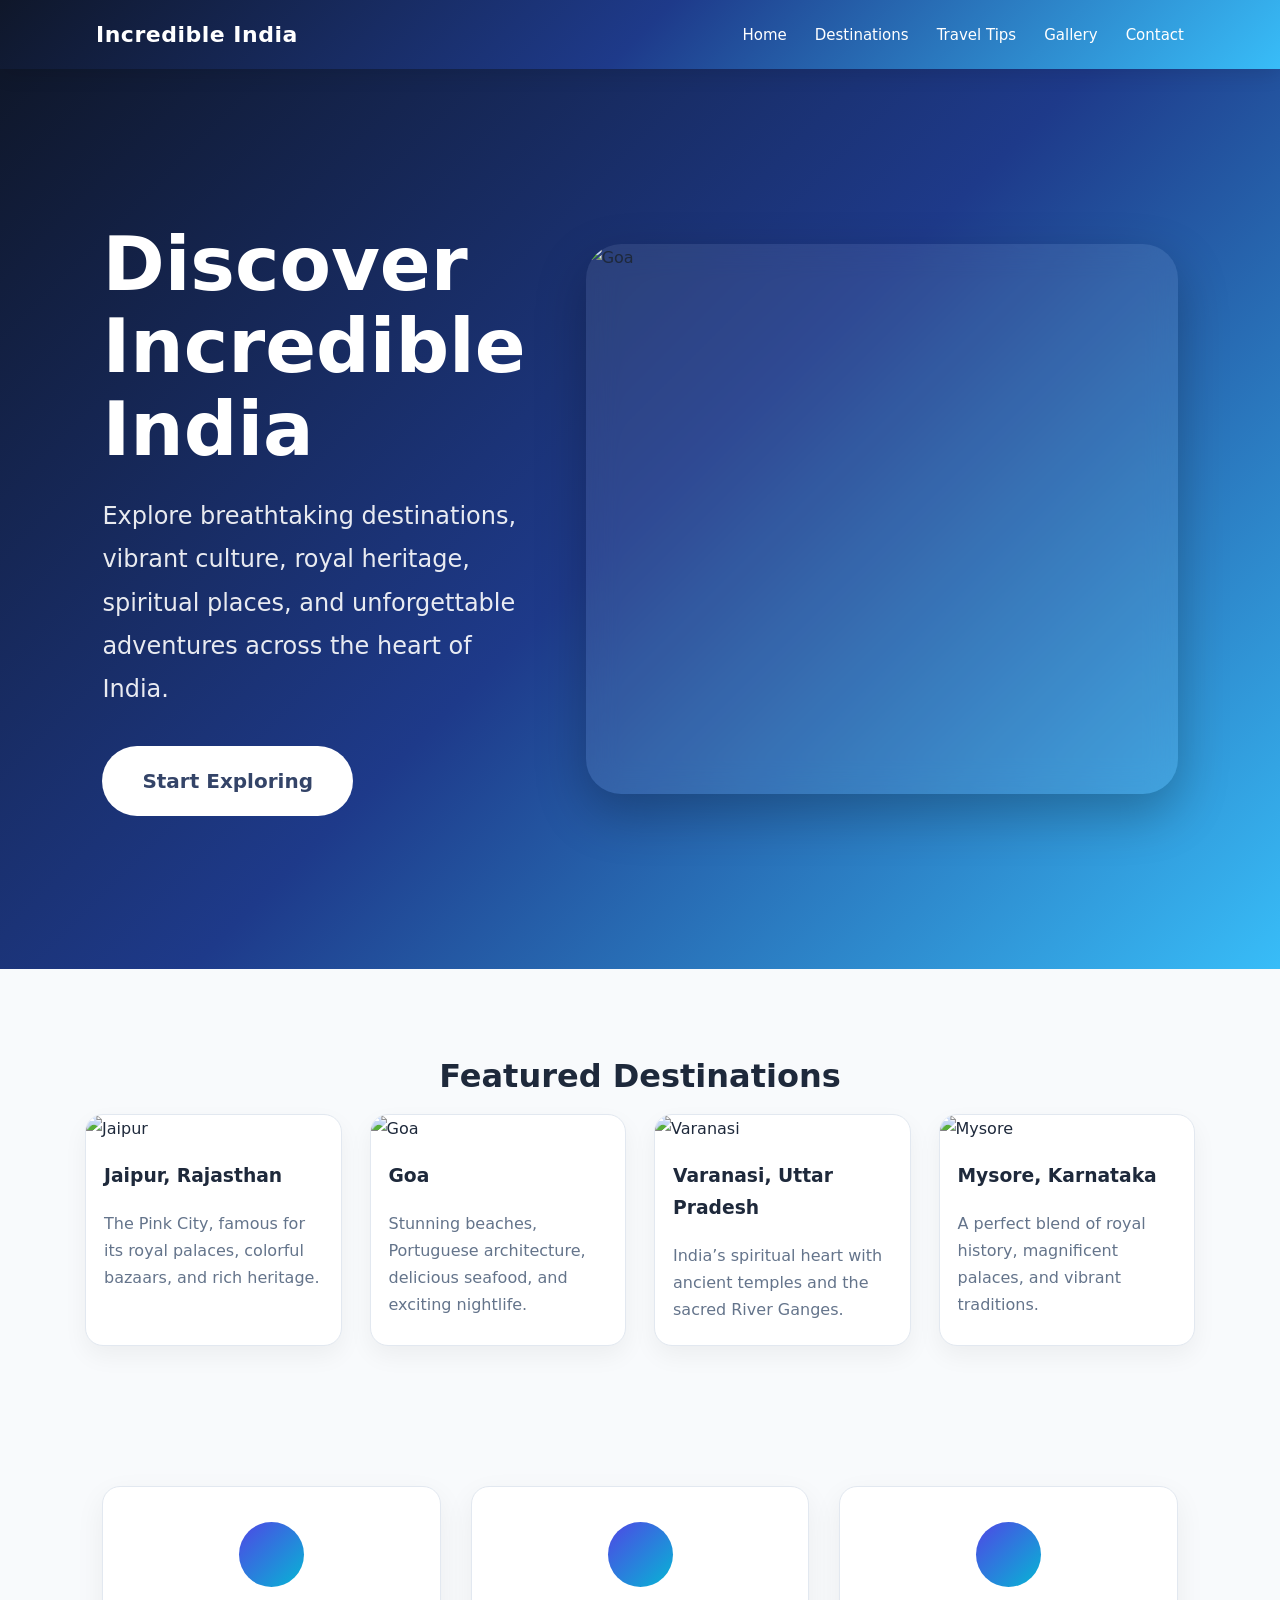
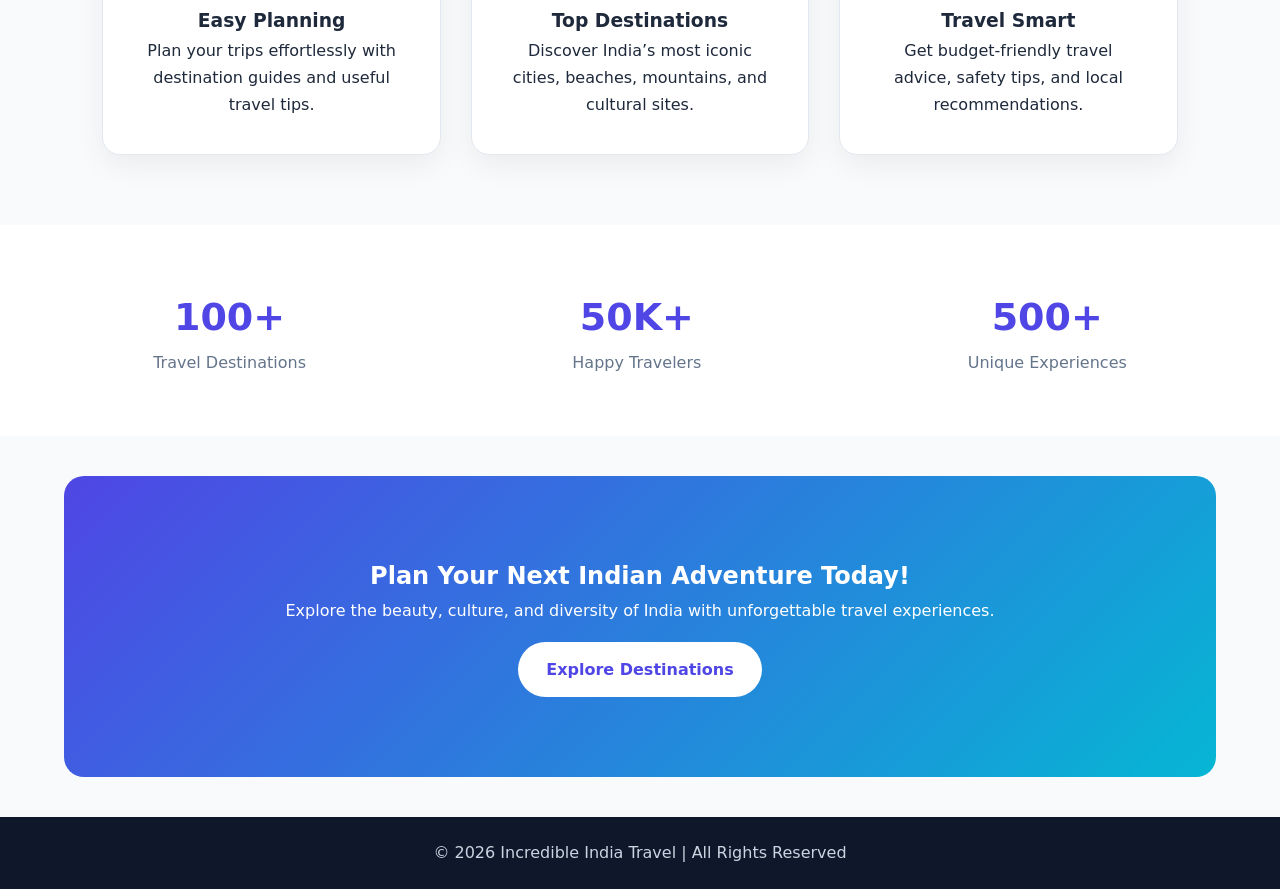
==== index.html @ d0a793de "index.html" ====
<!DOCTYPE html>
<html lang="en">
<head>
    <meta charset="UTF-8">
    <meta name="viewport" content="width=device-width, initial-scale=1.0">
    <title>Incredible India Travel</title>
    <link rel="stylesheet" href="style.css">
</head>
<body>

    <!-- NAVBAR -->
    <nav>
        <div class="nav-container">

            <h2 class="logo">Incredible India</h2>

            <ul>
                <li><a href="index.html">Home</a></li>
                <li><a href="destinations.html">Destinations</a></li>
                <li><a href="travel-tips.html">Travel Tips</a></li>
                <li><a href="gallery.html">Gallery</a></li>
                <li><a href="contact.html">Contact</a></li>
            </ul>

        </div>
    </nav>

    <!-- HERO SECTION -->
    <header class="hero">

        <div class="hero-content">
            <h1>Discover Incredible India</h1>

            <p>
                Explore breathtaking destinations, vibrant culture,
                royal heritage, spiritual places, and unforgettable adventures
                across the heart of India.
            </p>

            <a href="destinations.html" class="hero-btn">
                Start Exploring
            </a>
        </div>

        <!-- REPLACE hero-image DIV WITH THIS -->

<div class="hero-slider">

    <div class="slides">

        <img src="image/resized_slideshow_image.png" alt="Goa">

        <img src="https://s3.india.com/wp-content/uploads/2024/12/Lesser-Known-Places-In-Jaipur.jpg" alt="Jaipur">

        <img src="https://media.worldnomads.com/Explore/india/kerala-backwaters-canoe-istock.jpg" alt="Kerala">

        <img src="https://travelthruhistory.com/wp-content/uploads/2024/07/mountain-lake-Ladakh-pexels.jpg" alt="Leh Ladakh">

    </div>

</div>
    </header>

    <!-- FEATURED DESTINATIONS -->
    <section class="container">

        <h2>Featured Destinations</h2>

        <div class="grid">

            <!-- JAIPUR -->
            <div class="card">
                <img src="https://experiencemyindia.com/wp-content/uploads/2024/09/jaipur.jpg" alt="Jaipur">

                <h3>Jaipur, Rajasthan</h3>

                <p>
                    The Pink City, famous for its royal palaces,
                    colorful bazaars, and rich heritage.
                </p>
            </div>

            <!-- GOA -->
            <div class="card">
                <img src="https://www.agoda.com/wp-content/uploads/2023/02/Best-time-to-visit-Goa-things-to-do-in-goa.jpg" alt="Goa">

                <h3>Goa</h3>

                <p>
                    Stunning beaches, Portuguese architecture,
                    delicious seafood, and exciting nightlife.
                </p>
            </div>

            <!-- VARANASI -->
            <div class="card">
                <img src="https://s7ap1.scene7.com/is/image/incredibleindia/ganga-river-crafts-hero?qlt=82&ts=1726674314518" alt="Varanasi">

                <h3>Varanasi, Uttar Pradesh</h3>

                <p>
                    India’s spiritual heart with ancient temples
                    and the sacred River Ganges.
                </p>
            </div>

            <!-- MYSORE -->
            <div class="card">
                <img src="https://content.r9cdn.net/rimg/dimg/43/2c/fe92dfc3-lm-48454-167a97bd72f.jpg?width=1366&height=768&xhint=1488&yhint=1244&crop=true" alt="Mysore">

                <h3>Mysore, Karnataka</h3>

                <p>
                    A perfect blend of royal history,
                    magnificent palaces, and vibrant traditions.
                </p>
            </div>

        </div>

    </section>

    <!-- FEATURES -->
    <section class="features">

        <div class="feature">
            <div class="feature-icon"></div>
            <h3>Easy Planning</h3>
            <p>
                Plan your trips effortlessly with destination guides
                and useful travel tips.
            </p>
        </div>

        <div class="feature">
            <div class="feature-icon"></div>
            <h3>Top Destinations</h3>
            <p>
                Discover India’s most iconic cities, beaches,
                mountains, and cultural sites.
            </p>
        </div>

        <div class="feature">
            <div class="feature-icon"></div>
            <h3>Travel Smart</h3>
            <p>
                Get budget-friendly travel advice, safety tips,
                and local recommendations.
            </p>
        </div>

    </section>

    <!-- STATS SECTION -->
    <section class="stats">

        <div class="stat">
            <h2>100+</h2>
            <p>Travel Destinations</p>
        </div>

        <div class="stat">
            <h2>50K+</h2>
            <p>Happy Travelers</p>
        </div>

        <div class="stat">
            <h2>500+</h2>
            <p>Unique Experiences</p>
        </div>

    </section>

    

    

    <!-- CTA SECTION -->
    <section class="cta">

        <h2>Plan Your Next Indian Adventure Today!</h2>

        <p>
            Explore the beauty, culture, and diversity of India
            with unforgettable travel experiences.
        </p>

        <a href="destinations.html" class="cta-btn">
            Explore Destinations
        </a>

    </section>

    <!-- FOOTER -->
    <footer>

        <p>
            © 2026 Incredible India Travel | All Rights Reserved
        </p>

    </footer>

</body>
</html>
---- style.css ----
/* =====================
   COLOR SYSTEM
===================== */
:root {
    --primary: #4F46E5;
    --secondary: #06B6D4;
    --dark: #0F172A;
    --light: #F8FAFC;
    --white: #FFFFFF;
    --text-main: #1E293B;
    --text-light: #64748B;
    --border: #E2E8F0;
}

/* =====================
   RESET
===================== */
* {
    margin: 0;
    padding: 0;
    box-sizing: border-box;
}

/* =====================
   BODY
===================== */
body {
    font-family: system-ui, -apple-system, "Segoe UI", Arial, sans-serif;
    background: var(--light);
    color: var(--text-main);
    line-height: 1.7;
}

/* =====================
   NAVBAR
===================== */
nav {
    position: sticky;
    top: 0;
    z-index: 1000;

    padding: 16px 0;

   background: linear-gradient(
    135deg,
    #0F172A,
    #1E3A8A,
    #38BDF8
);
    backdrop-filter: blur(10px);

    box-shadow: 0 4px 20px rgba(0,0,0,0.12);
}

.nav-container {
    width: 85%;
    margin: auto;

    display: flex;
    justify-content: space-between;
    align-items: center;
}

.logo {
    font-size: 22px;
    font-weight: 800;
    color: white;
    letter-spacing: 0.5px;
}

nav ul {
    display: flex;
    list-style: none;
}

nav ul li {
    margin-left: 28px;
}

nav ul li a {
    text-decoration: none;
    color: white;
    font-weight: 500;
    font-size: 15px;
    position: relative;
    transition: 0.3s;
}

nav ul li a:hover {
    opacity: 0.85;
}

/* underline */
nav ul li a::after {
    content: "";
    position: absolute;

    width: 0%;
    height: 2px;

    left: 0;
    bottom: -5px;

    background: white;

    transition: 0.3s;
}

nav ul li a:hover::after {
    width: 100%;
}

/* =====================
   HERO SECTION
===================== */
.hero{
    width: 100%;
    min-height: 100vh;
    padding: 120px 8%;
    display: flex;
    justify-content: space-between;
    align-items: center;
    gap: 60px;
    background: linear-gradient(
    135deg,
    #0F172A,
    #1E3A8A,
    #38BDF8
);
}

/* LEFT CONTENT */

.hero-content{
    width: 40%;
    color: white;
    z-index: 2;
}

.hero-content h1{
    font-size: 75px;
    line-height: 1.1;
    margin-bottom: 25px;
    font-weight: 800;
}

.hero-content p{
    font-size: 24px;
    line-height: 1.8;
    margin-bottom: 35px;
    color: rgba(255,255,255,0.9);
}

.hero-content button,
.hero-btn {
    display: inline-block;
    padding: 18px 40px;
    border: none;
    border-radius: 50px;
    font-size: 20px;
    font-weight: bold;
    cursor: pointer;
    background: white;
    color: #344468;
    text-decoration: none;
    transition: 0.4s;
}

.hero-content button:hover,
.hero-btn:hover {
   background: linear-gradient(
    135deg,
    #0EA5E9,
    #2563EB,
    #1D4ED8
);
    transform: translateY(-5px);
}

/* SLIDESHOW */

.hero-slider{
    width: 58%;
    height: 550px;
    overflow: hidden;
    position: relative;
    border-radius: 35px;

    background: rgba(255,255,255,0.08);
    backdrop-filter: blur(15px);
    box-shadow: 0 20px 50px rgba(0,0,0,0.25);
}

/* Slides container */

.slides{
    display: flex;
    width: 400%;
    height: 100%;

    animation: slideshow 16s infinite ease-in-out;
}

/* Images */

.slides img{
    width: 25%;
    height: 100%;
    object-fit: cover;
    flex-shrink: 0;
}

/* Slideshow Animation */

@keyframes slideshow{

    0%{
        transform: translateX(0);
    }

    20%{
        transform: translateX(0);
    }

    25%{
        transform: translateX(-25%);
    }

    45%{
        transform: translateX(-25%);
    }

    50%{
        transform: translateX(-50%);
    }

    70%{
        transform: translateX(-50%);
    }

    75%{
        transform: translateX(-75%);
    }

    95%{
        transform: translateX(-75%);
    }

    100%{
        transform: translateX(0);
    }
}

/* RESPONSIVE */

@media(max-width: 992px){

    .hero{
        flex-direction: column;
        text-align: center;
        padding-top: 150px;
    }

    .hero-content{
        width: 100%;
    }

    .hero-slider{
        width: 100%;
        height: 400px;
    }

    .hero-content h1{
        font-size: 55px;
    }

    .hero-content p{
        font-size: 20px;
    }
}

@media(max-width: 600px){

    .hero-content h1{
        font-size: 42px;
    }

    .hero-content p{
        font-size: 18px;
    }

    .hero-slider{
        height: 280px;
    }
}

/* =====================
   PAGE HERO
===================== */
.page-hero {
    text-align: center;

    padding: 90px 20px;

      background: linear-gradient(
    135deg,
    #0F172A,
    #1E3A8A,
    #38BDF8
);
    color: white;
}

.page-hero h1 {
    font-size: 48px;
    margin-bottom: 15px;
}

.page-hero p {
    max-width: 700px;
    margin: auto;
    opacity: 0.95;
}

/* =====================
   STATS
===================== */
.stats {
    display: flex;
    justify-content: space-around;

    padding: 60px 20px;

    background: white;

    text-align: center;
}

.stat h2 {
    font-size: 38px;
    color: var(--primary);
}

.stat p {
    color: var(--text-light);
}

/* =====================
   FEATURES
===================== */
.features {
    display: grid;

    grid-template-columns: repeat(auto-fit, minmax(250px, 1fr));

    gap: 30px;

    padding: 70px 8%;
}

.feature {
    background: white;

    padding: 35px;

    border-radius: 18px;

    text-align: center;

    border: 1px solid var(--border);

    box-shadow: 0 10px 30px rgba(0,0,0,0.06);

    transition: 0.3s;
}

.feature:hover {
    transform: translateY(-8px);
}

.feature-icon {
    width: 65px;
    height: 65px;

    margin: auto;
    margin-bottom: 18px;

    border-radius: 50%;

    background: linear-gradient(
        135deg,
        var(--primary),
        var(--secondary)
    );
}

/* =====================
   CONTAINER
===================== */
.container {
    max-width: 1150px;
    margin: auto;

    padding: 70px 20px;
}
.container h2{
    text-align: center;
    margin: 10px;
    font-size: xx-large;
}

/* =====================
   GRID
===================== */
.grid {
    display: grid;

    grid-template-columns: repeat(auto-fit, minmax(250px, 1fr));

    gap: 28px;
}

/* =====================
   CARDS
===================== */
.card {
    background: white;

    border-radius: 18px;

    overflow: hidden;

    border: 1px solid var(--border);

    box-shadow: 0 10px 25px rgba(0,0,0,0.05);

    transition: 0.3s;
}

.card:hover {
    transform: translateY(-8px);
}

.card img {
    width: 100%;
    height: 220px;

    object-fit: cover;
}

.card h3 {
    margin: 18px;
}

.card p {
    margin: 0 18px 22px;
    color: var(--text-light);
}

/* =====================
   DESTINATION CARDS
===================== */
.destination-card {
    display: flex;

    gap: 30px;

    background: white;

    border-radius: 18px;

    overflow: hidden;

    margin-bottom: 40px;

    box-shadow: 0 10px 30px rgba(0,0,0,0.08);
}

.destination-card img {
    width: 320px;
    object-fit: cover;
}

.destination-content {
    padding: 30px;
}

.destination-content h2 {
    margin-bottom: 15px;
    color: #4338ca;
}

.destination-info {
    margin-top: 18px;
}

.destination-info p {
    margin-bottom: 10px;
}

/* =====================
   TRAVEL TIPS
===================== */
.tips-grid {
    display: grid;

    grid-template-columns: repeat(auto-fit, minmax(250px, 1fr));

    gap: 30px;

    padding: 70px 8%;
}

.tip-box {
    background: white;

    padding: 30px;

    border-radius: 18px;

    border-top: 5px solid var(--primary);

    box-shadow: 0 10px 30px rgba(0,0,0,0.06);

    transition: 0.3s;
}

.tip-box:hover {
    transform: translateY(-8px);
}

.tip-box h2 {
    margin-bottom: 15px;
    color: var(--primary);
}

/* =====================
   TIP BOX IMAGES
===================== */

.tip-box img {
    width: 100%;
    height: 200px;

    object-fit: cover;

    border-radius: 12px;

    margin-bottom: 18px;
}

/* =====================
   GALLERY
===================== */
.gallery-grid {
    display: grid;

    grid-template-columns: repeat(auto-fit, minmax(250px, 1fr));

    grid-auto-rows: 250px;

    gap: 20px;

    padding: 70px 8%;
}

.gallery-item {
    position: relative;

    overflow: hidden;

    border-radius: 18px;
}

.gallery-item img {
    width: 100%;
    height: 100%;

    object-fit: cover;

    transition: 0.4s;
}

.gallery-item:hover img {
    transform: scale(1.08);
}

.gallery-overlay {
    position: absolute;

    bottom: 0;

    width: 100%;

    padding: 20px;

    background: linear-gradient(
        transparent,
        rgba(0,0,0,0.8)
    );

    color: white;
}

.tall {
    grid-row: span 2;
}

.wide {
    grid-column: span 2;
}

/* =====================
   CTA
===================== */
.cta {
    text-align: center;

    padding: 80px 20px;

    background: linear-gradient(
        135deg,
        var(--primary),
        var(--secondary)
    );

    color: white;

    border-radius: 20px;

    width: 90%;

    margin: 40px auto;
}

.cta-btn {
    display: inline-block;

    margin-top: 18px;

    padding: 14px 28px;

    border-radius: 30px;

    background: white;
    color: var(--primary);

    text-decoration: none;
    font-weight: 600;
}
.cta-btn:hover {
    background:
    #9edaf7;
    transform: translateY(-5px);
}

/* =====================
   CONTACT
===================== */
.contact-section {
    display: flex;

    gap: 40px;

    padding: 80px 8%;

    flex-wrap: wrap;
}

.contact-card {
    flex: 1;
    min-width: 300px;

    background: white;

    padding: 40px;

    border-radius: 20px;

    box-shadow: 0 10px 30px rgba(0,0,0,0.08);
}

.contact-card h1 {
    margin-bottom: 18px;
    color: var(--primary);
}

/* =====================
   CONTACT INFO BOX FIX
===================== */

.contact-info {
    flex: 0.6;

    min-width: 260px;

    padding: 35px;

    border-radius: 20px;

    background: linear-gradient(
        135deg,
        var(--primary),
        var(--secondary)
    );

    color: white;

    height: fit-content;

    align-self: flex-start;

    box-shadow: 0 10px 30px rgba(0,0,0,0.12);
}

.contact-info h2 {
    margin-bottom: 18px;
}

.contact-info p {
    margin-bottom: 15px;
}

input,
textarea {
    width: 100%;

    padding: 14px;

    margin-top: 15px;

    border-radius: 10px;

    border: 1px solid var(--border);
}

button {
    margin-top: 18px;

    padding: 14px 25px;

    border: none;

    border-radius: 30px;

    background: linear-gradient(
        135deg,
        var(--primary),
        var(--secondary)
    );

    color: white;

    font-weight: 600;

    cursor: pointer;
}

button:hover {
    opacity: 0.92;
}

/* =====================
   FOOTER
===================== */
footer {
    background: #0F172A;

    color: #cbd5e1;

    text-align: center;

    padding: 22px;
}

/* =====================
   RESPONSIVE
===================== */
@media (max-width: 768px) {

    .nav-container {
        flex-direction: column;
        gap: 15px;
    }

    nav ul {
        flex-direction: column;
        align-items: center;
    }

    nav ul li {
        margin: 10px 0;
    }

    .hero {
        flex-direction: column;
        text-align: center;

        padding: 80px 20px;
    }

    .hero-content h1 {
        font-size: 36px;
    }

    .hero-image img {
        width: 90%;
        margin-top: 25px;
    }

    .stats {
        flex-direction: column;
        gap: 25px;
    }

    .destination-card {
        flex-direction: column;
    }

    .destination-card img {
        width: 100%;
        height: 260px;
    }

    .wide {
        grid-column: span 1;
    }

    .contact-section {
        flex-direction: column;
    }
}
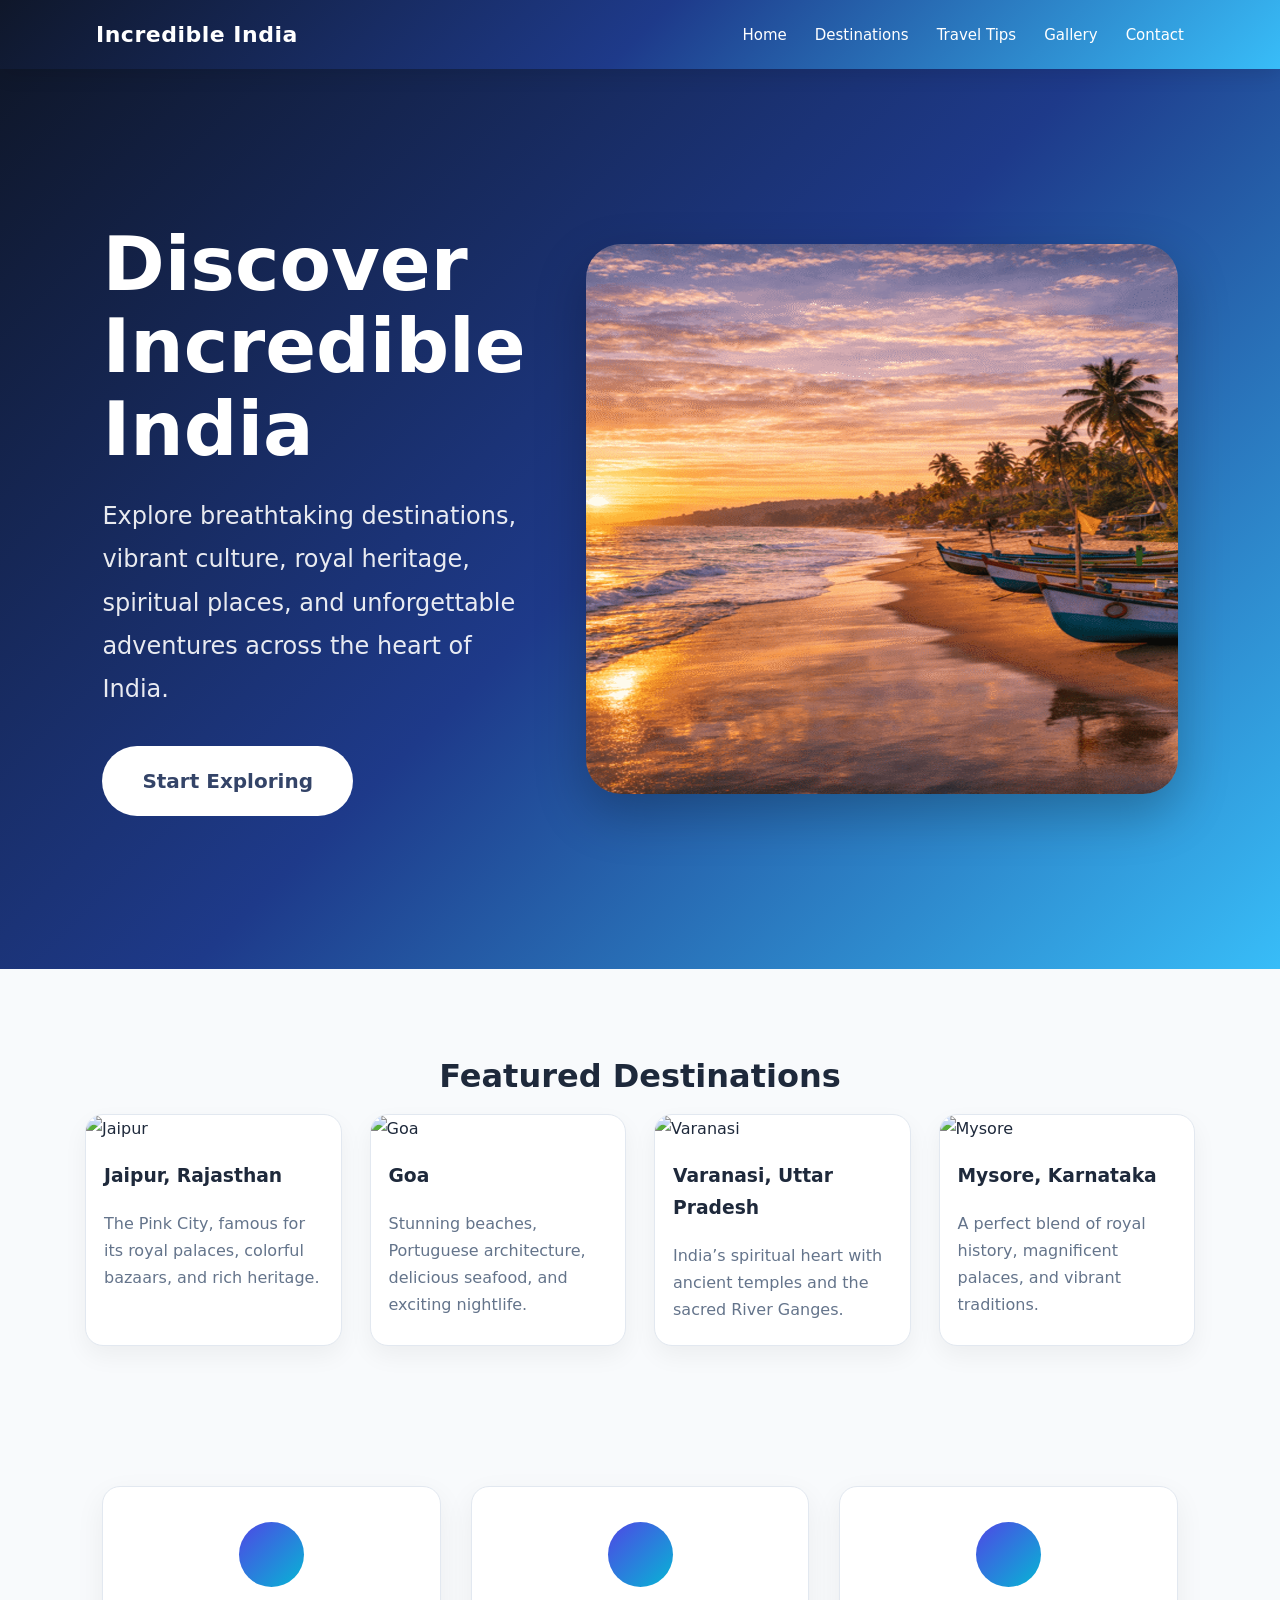
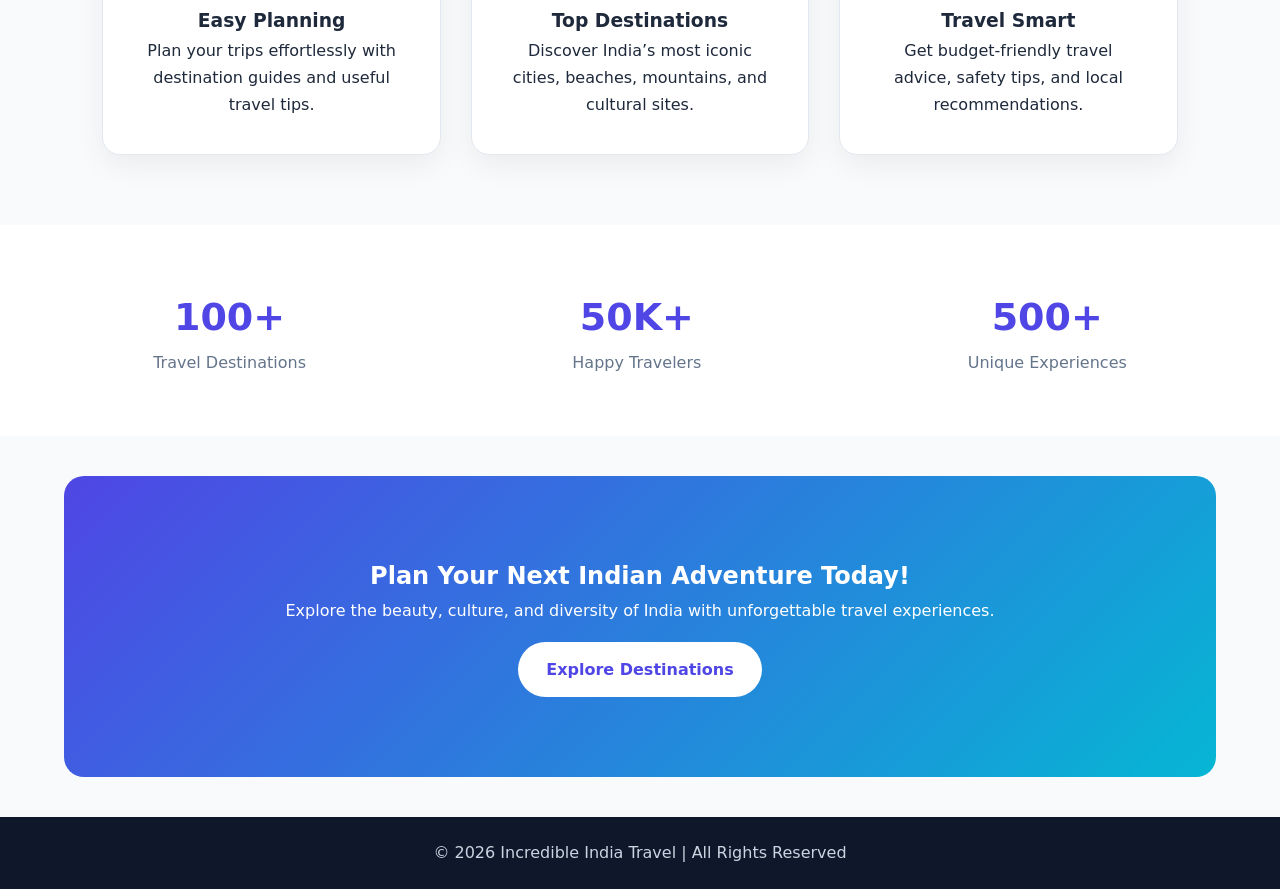
==== commit ee784936: "Update index.html" ====
--- a/index.html
+++ b/index.html
@@ -48,7 +48,7 @@
 
     <div class="slides">
 
-        <img src="image/resized_slideshow_image.png" alt="Goa">
+        <img src="resized_slideshow_image.png" alt="Goa">
 
         <img src="https://s3.india.com/wp-content/uploads/2024/12/Lesser-Known-Places-In-Jaipur.jpg" alt="Jaipur">
 
@@ -202,4 +202,4 @@
     </footer>
 
 </body>
-</html>+</html>
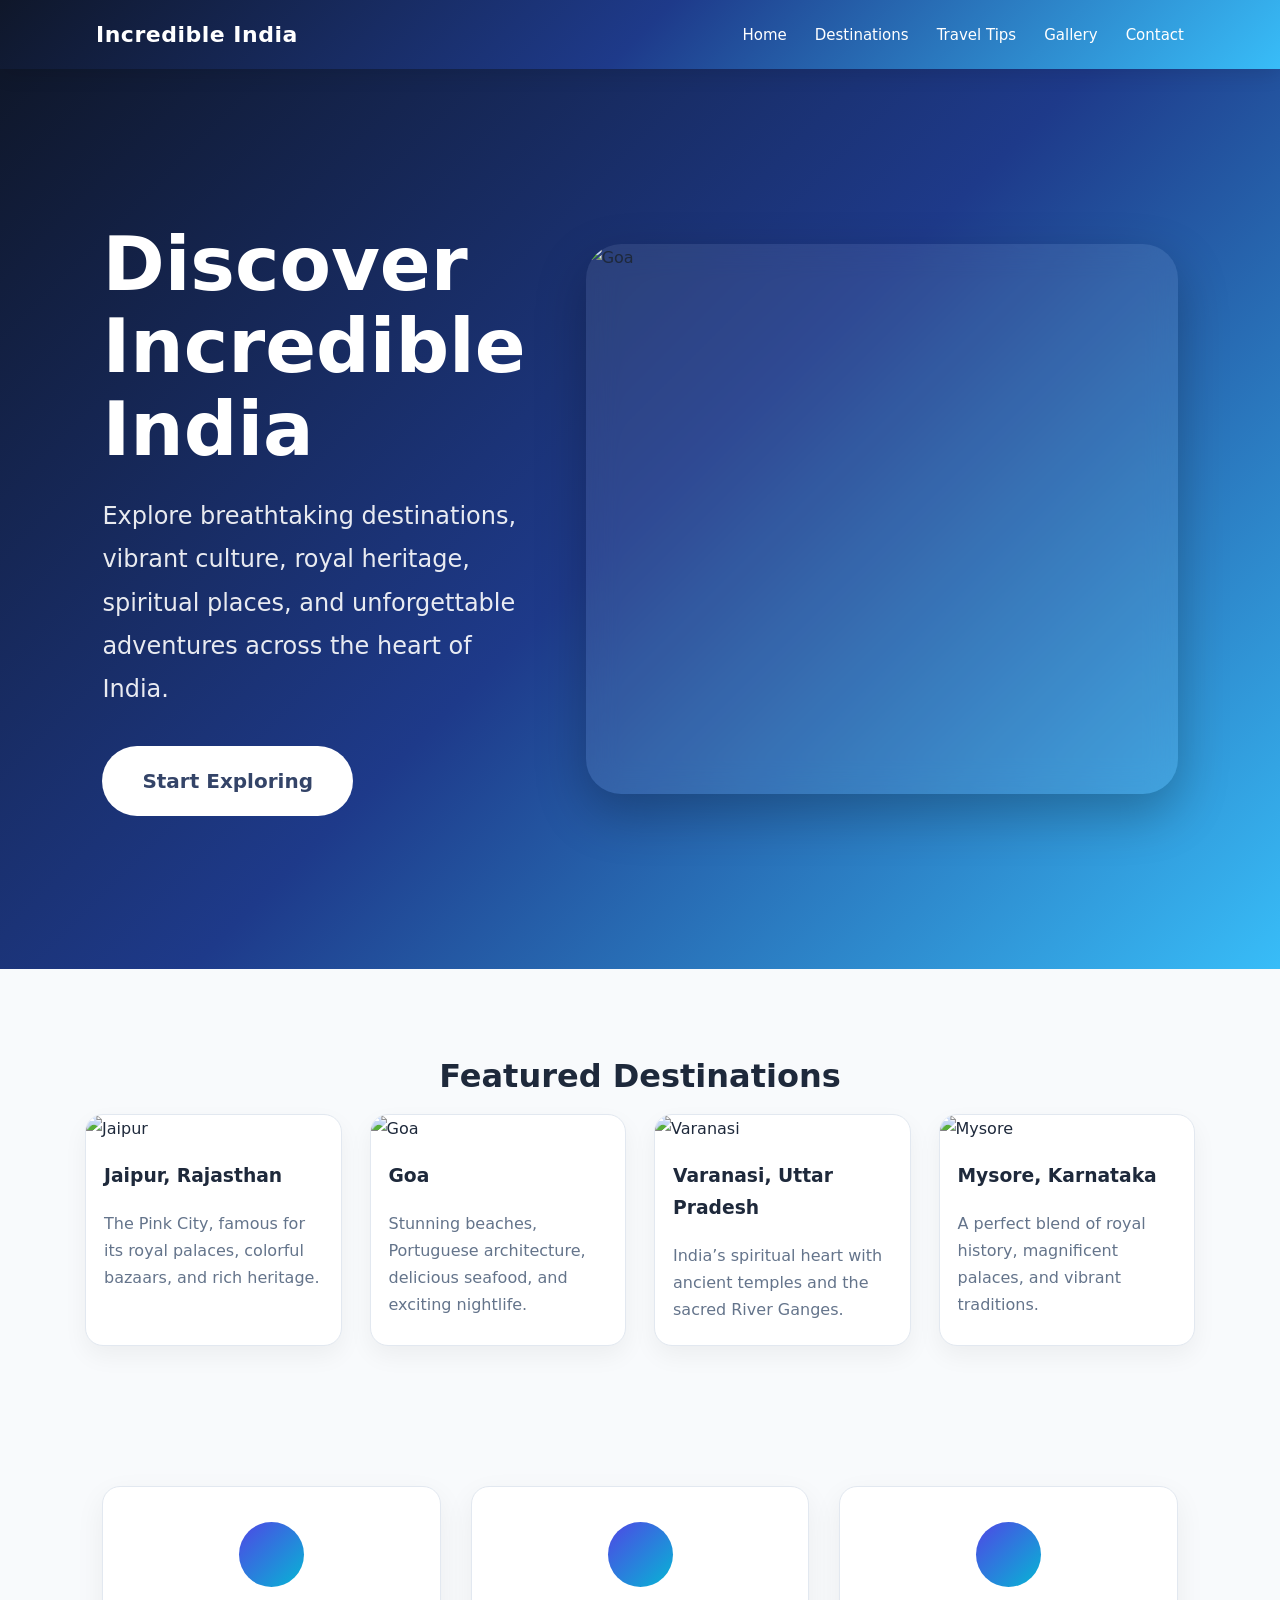
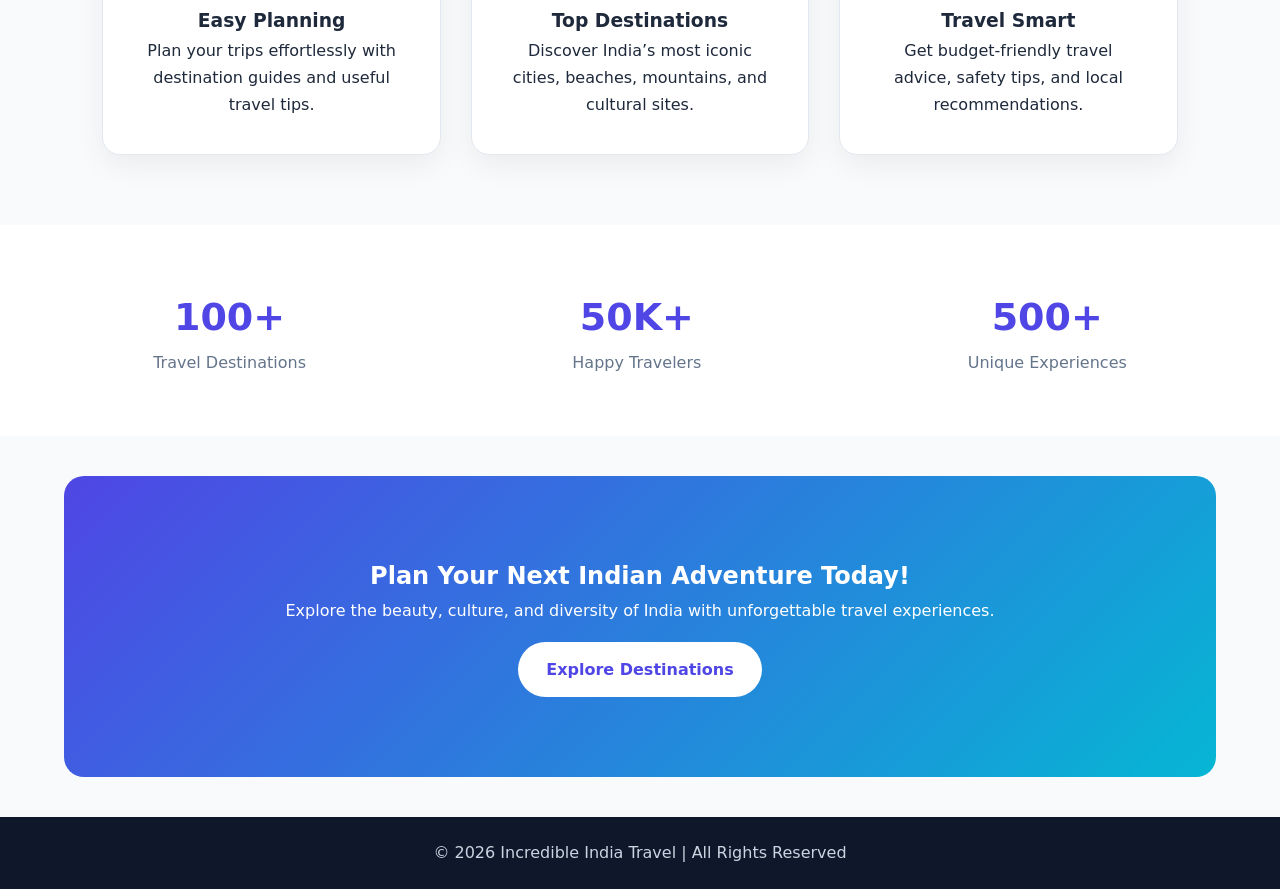
==== commit d774887e: "Update index.html" ====
--- a/index.html
+++ b/index.html
@@ -48,7 +48,7 @@
 
     <div class="slides">
 
-        <img src="resized_slideshow_image.png" alt="Goa">
+        <img src="https://geotechasia.org/storage/events/1/common-section/191124120713-Beaches1.jpg" alt="Goa">
 
         <img src="https://s3.india.com/wp-content/uploads/2024/12/Lesser-Known-Places-In-Jaipur.jpg" alt="Jaipur">
 
